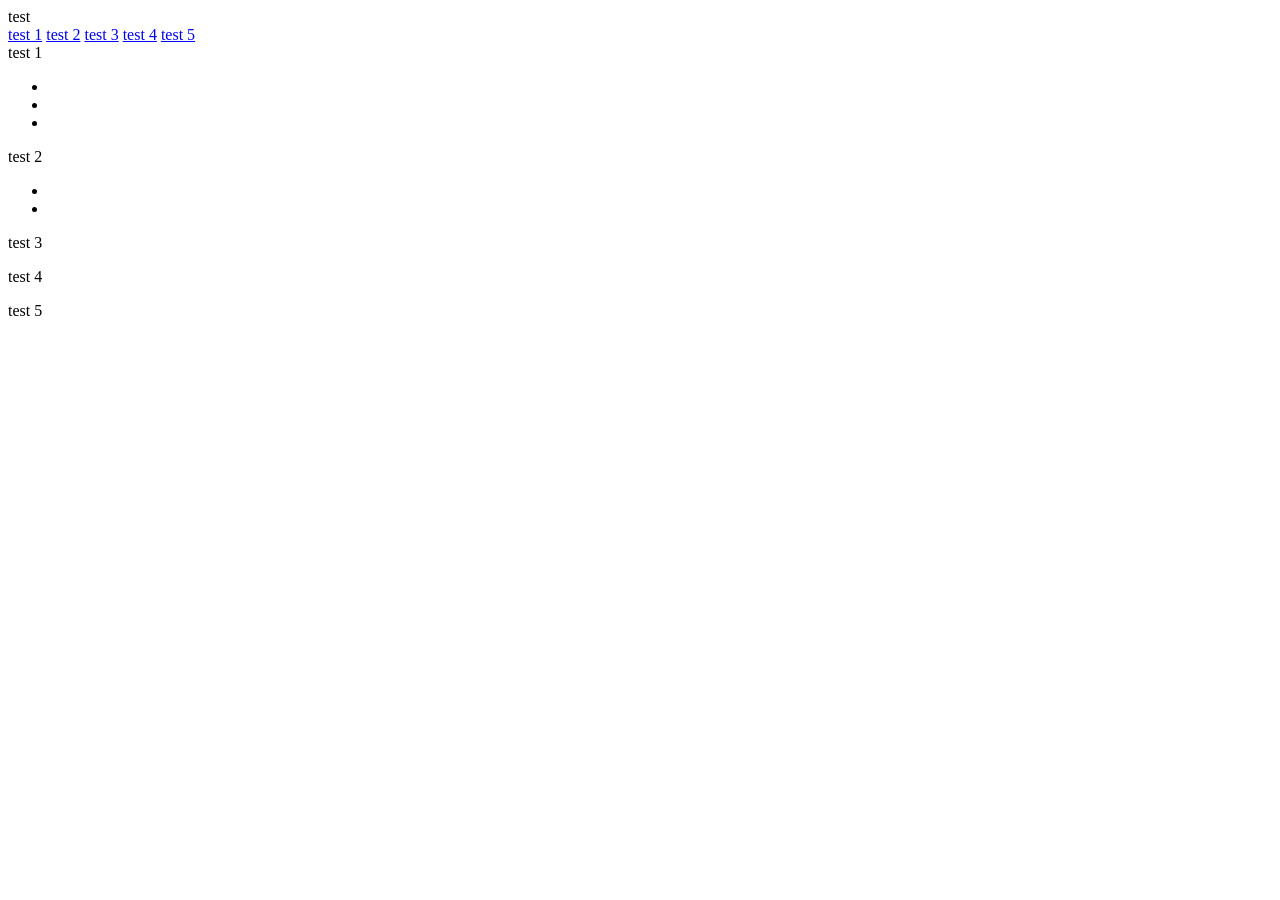
==== responsive-web-design/certification-projects/technical-documentation-page/index.html @ cc14741e "test" ====
<!DOCTYPE html>
<html lang="en">

<head>
    <meta charset="UTF-8">
    <meta name="viewport" content="width=device-width, initial-scale=1.0">
    <link rel="stylesheet" href="styles.css">
    <title>Document</title>
</head>

<body>
    <nav id="navbar">
        <header>test</header>
        <a href="#test_1" class="nav-link">test 1</a>
        <a href="#test_2" class="nav-link">test 2</a>
        <a href="#test_3" class="nav-link">test 3</a>
        <a href="#test_4" class="nav-link">test 4</a>
        <a href="#test_5" class="nav-link">test 5</a>
    </nav>
    <main id="main-doc">
        <section class="main-section" id="test_1">
            <header>test 1</header>
            <p><code></code></p>
            <p></p>
            <ul>
                <li></li>
                <li></li>
                <li></li>
            </ul>
        </section>
        <section class="main-section" id="test_2">
            <header>test 2</header>
            <p><code></code></p>
            <p></p>
            <ul>
                <li></li>
                <li></li>
            </ul>
        </section>
        <section class="main-section" id="test_3">
            <header>test 3</header>
            <p><code></code></p>
            <p></p>
        </section>
        <section class="main-section" id="test_4">
            <header>test 4</header>
            <p><code></code></p>
            <p></p>
        </section>
        <section class="main-section" id="test_5">
            <header>test 5</header>
            <p><code></code></p>
            <p></p>
        </section>
    </main>
</body>

</html>
---- responsive-web-design/certification-projects/technical-documentation-page/styles.css ----
@media(max-width: 750px){

}
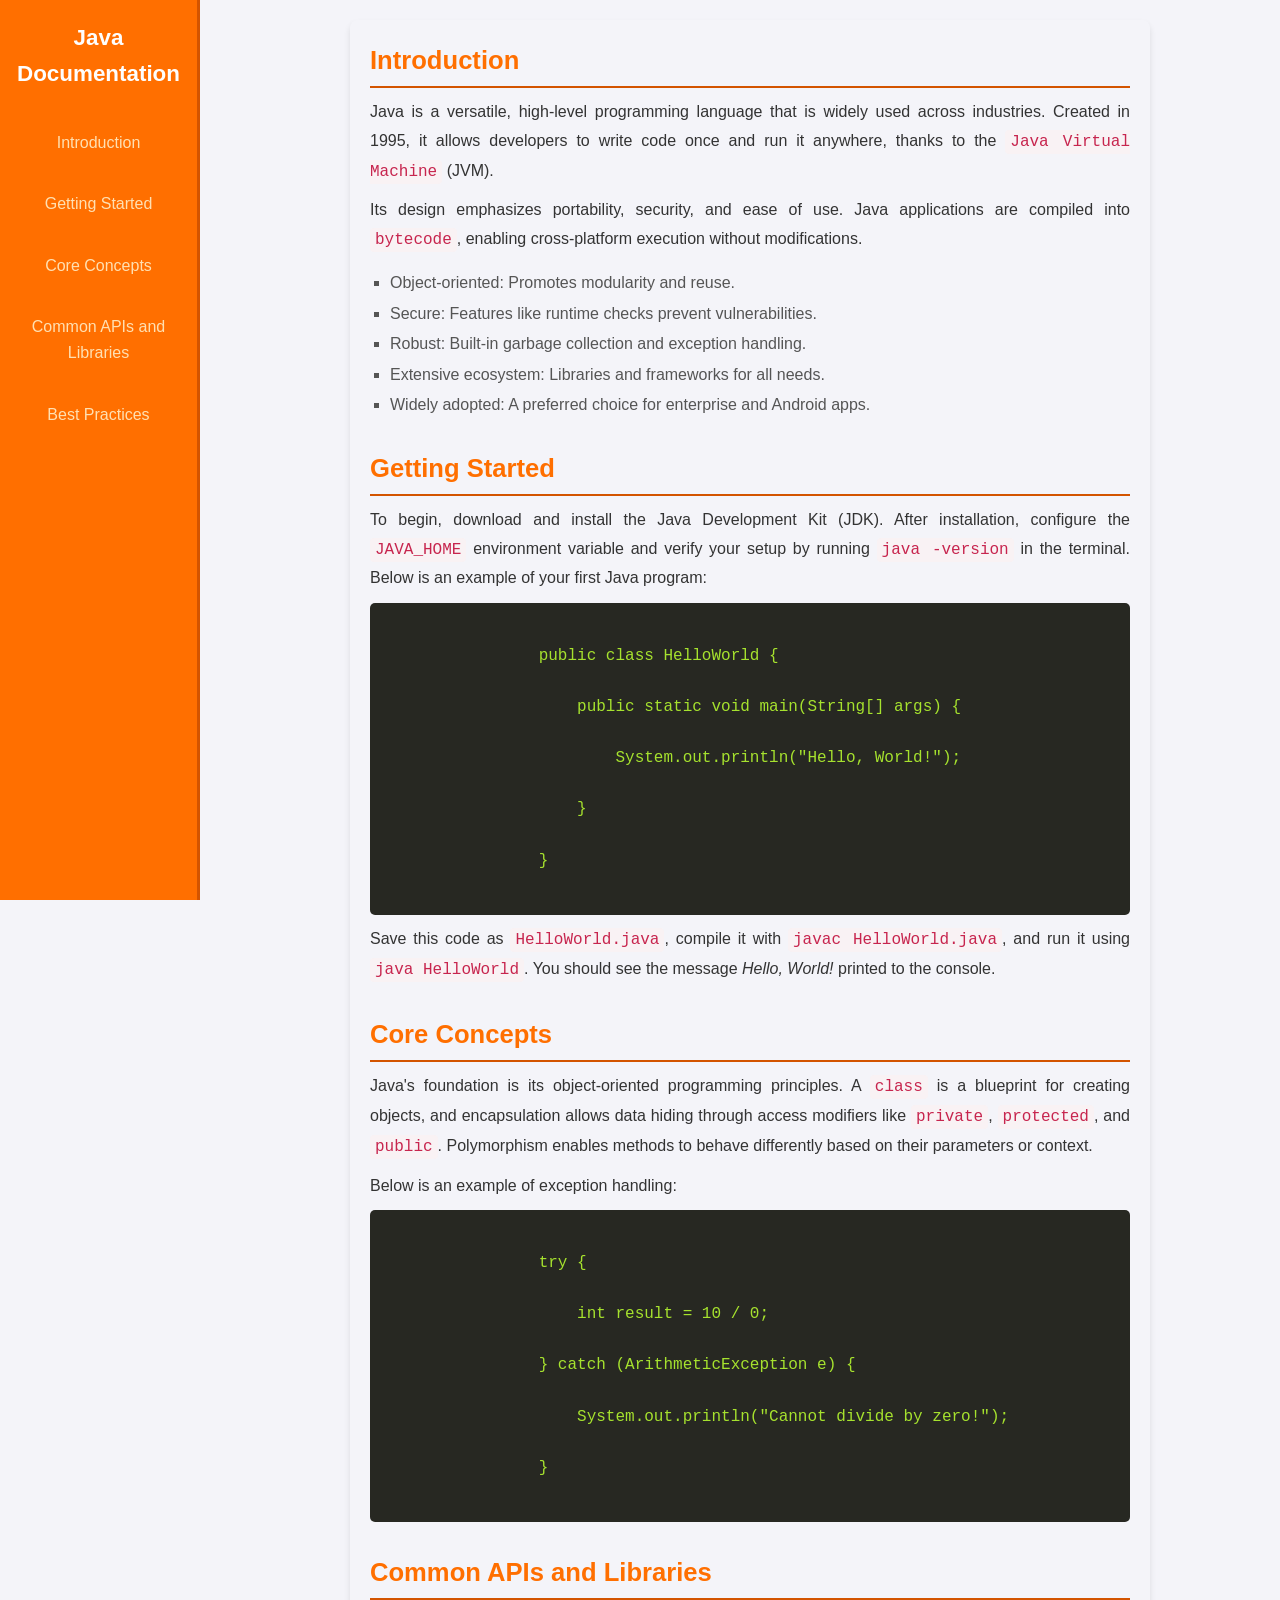
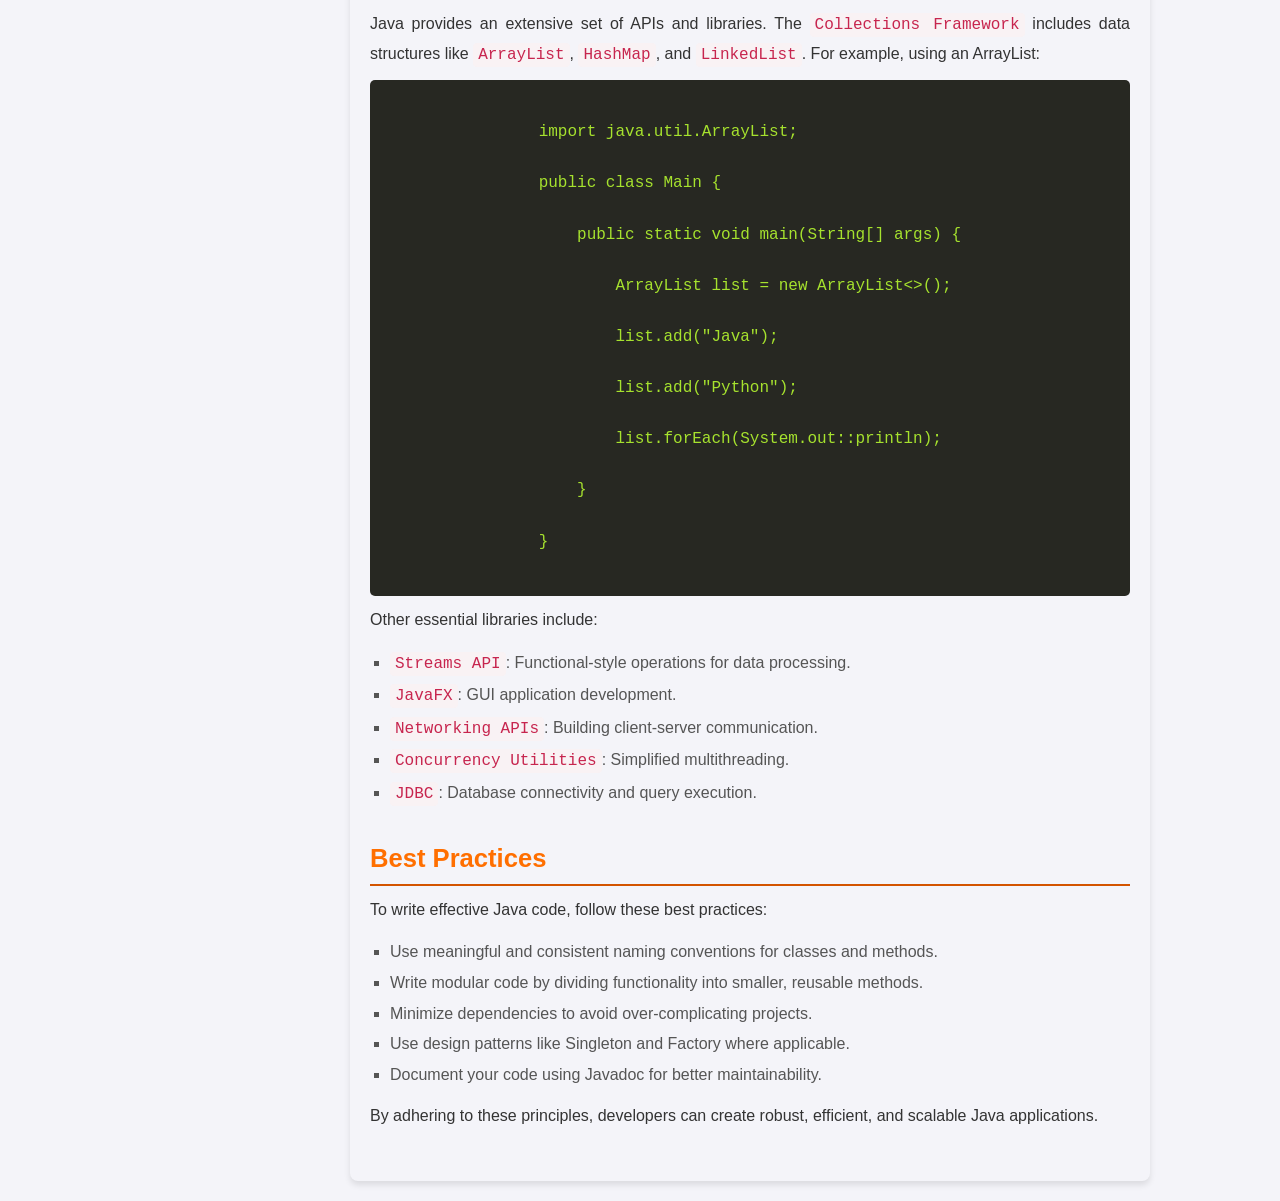
==== commit d4ec30c8: "Add technical-documentation-page" ====
--- a/responsive-web-design/certification-projects/technical-documentation-page/index.html
+++ b/responsive-web-design/certification-projects/technical-documentation-page/index.html
@@ -5,52 +5,125 @@
     <meta charset="UTF-8">
     <meta name="viewport" content="width=device-width, initial-scale=1.0">
     <link rel="stylesheet" href="styles.css">
-    <title>Document</title>
+    <title>Java Documentation</title>
 </head>
 
 <body>
     <nav id="navbar">
-        <header>test</header>
-        <a href="#test_1" class="nav-link">test 1</a>
-        <a href="#test_2" class="nav-link">test 2</a>
-        <a href="#test_3" class="nav-link">test 3</a>
-        <a href="#test_4" class="nav-link">test 4</a>
-        <a href="#test_5" class="nav-link">test 5</a>
+        <header>Java Documentation</header>
+        <a href="#introduction" class="nav-link">Introduction</a>
+        <a href="#getting_started" class="nav-link">Getting Started</a>
+        <a href="#core_concepts" class="nav-link">Core Concepts</a>
+        <a href="#common_apis_and_libraries" class="nav-link">Common APIs and Libraries</a>
+        <a href="#best_practices" class="nav-link">Best Practices</a>
     </nav>
     <main id="main-doc">
-        <section class="main-section" id="test_1">
-            <header>test 1</header>
-            <p><code></code></p>
-            <p></p>
+        <section class="main-section" id="introduction">
+            <header>Introduction</header>
+            <p>
+                Java is a versatile, high-level programming language that is widely used across industries. Created in
+                1995, it allows developers to write code once and run it anywhere, thanks to the
+                <code>Java Virtual Machine</code> (JVM).
+            </p>
+            <p>
+                Its design emphasizes portability, security, and ease of use. Java applications are compiled into
+                <code>bytecode</code>,
+                enabling cross-platform execution without modifications.
+            </p>
             <ul>
-                <li></li>
-                <li></li>
-                <li></li>
+                <li>Object-oriented: Promotes modularity and reuse.</li>
+                <li>Secure: Features like runtime checks prevent vulnerabilities.</li>
+                <li>Robust: Built-in garbage collection and exception handling.</li>
+                <li>Extensive ecosystem: Libraries and frameworks for all needs.</li>
+                <li>Widely adopted: A preferred choice for enterprise and Android apps.</li>
             </ul>
         </section>
-        <section class="main-section" id="test_2">
-            <header>test 2</header>
-            <p><code></code></p>
-            <p></p>
+        <section class="main-section" id="getting_started">
+            <header>Getting Started</header>
+            <p>
+                To begin, download and install the Java Development Kit (JDK). After installation, configure the
+                <code>JAVA_HOME</code>
+                environment variable and verify your setup by running <code>java -version</code> in the terminal. Below
+                is an example
+                of your first Java program:
+            </p>
+            <code class="code">
+                public class HelloWorld {<br>
+                    public static void main(String[] args) {<br>
+                        System.out.println("Hello, World!");<br>
+                    }<br>
+                }
+            </code>
+            <p>
+                Save this code as <code>HelloWorld.java</code>, compile it with <code>javac HelloWorld.java</code>, and
+                run it using
+                <code>java HelloWorld</code>. You should see the message <em>Hello, World!</em> printed to the console.
+            </p>
+        </section>
+        <section class="main-section" id="core_concepts">
+            <header>Core Concepts</header>
+            <p>
+                Java's foundation is its object-oriented programming principles. A <code>class</code> is a blueprint for
+                creating
+                objects, and encapsulation allows data hiding through access modifiers like <code>private</code>,
+                <code>protected</code>,
+                and <code>public</code>. Polymorphism enables methods to behave differently based on their parameters or
+                context.
+            </p>
+            <p>
+                Below is an example of exception handling:
+            </p>
+            <code class="code">
+                try {<br>
+                    int result = 10 / 0;<br>
+                } catch (ArithmeticException e) {<br>
+                    System.out.println("Cannot divide by zero!");<br>
+                }
+            </code>
+        </section>
+        <section class="main-section" id="common_apis_and_libraries">
+            <header>Common APIs and Libraries</header>
+            <p>
+                Java provides an extensive set of APIs and libraries. The <code>Collections Framework</code> includes data structures 
+                like <code>ArrayList</code>, <code>HashMap</code>, and <code>LinkedList</code>. For example, using an ArrayList:
+            </p>
+            <code class="code">
+                import java.util.ArrayList;<br>
+                public class Main {<br>
+                    public static void main(String[] args) {<br>
+                        ArrayList<String> list = new ArrayList<>();<br>
+                        list.add("Java");<br>
+                        list.add("Python");<br>
+                        list.forEach(System.out::println);<br>
+                    }<br>
+                }
+            </code>
+            <p>
+                Other essential libraries include:
+            </p>
             <ul>
-                <li></li>
-                <li></li>
+                <li><code>Streams API</code>: Functional-style operations for data processing.</li>
+                <li><code>JavaFX</code>: GUI application development.</li>
+                <li><code>Networking APIs</code>: Building client-server communication.</li>
+                <li><code>Concurrency Utilities</code>: Simplified multithreading.</li>
+                <li><code>JDBC</code>: Database connectivity and query execution.</li>
             </ul>
         </section>
-        <section class="main-section" id="test_3">
-            <header>test 3</header>
-            <p><code></code></p>
-            <p></p>
-        </section>
-        <section class="main-section" id="test_4">
-            <header>test 4</header>
-            <p><code></code></p>
-            <p></p>
-        </section>
-        <section class="main-section" id="test_5">
-            <header>test 5</header>
-            <p><code></code></p>
-            <p></p>
+        <section class="main-section" id="best_practices">
+            <header>Best Practices</header>
+            <p>
+                To write effective Java code, follow these best practices:
+            </p>
+            <ul>
+                <li>Use meaningful and consistent naming conventions for classes and methods.</li>
+                <li>Write modular code by dividing functionality into smaller, reusable methods.</li>
+                <li>Minimize dependencies to avoid over-complicating projects.</li>
+                <li>Use design patterns like Singleton and Factory where applicable.</li>
+                <li>Document your code using Javadoc for better maintainability.</li>
+            </ul>
+            <p>
+                By adhering to these principles, developers can create robust, efficient, and scalable Java applications.
+            </p>
         </section>
     </main>
 </body>
--- a/responsive-web-design/certification-projects/technical-documentation-page/styles.css
+++ b/responsive-web-design/certification-projects/technical-documentation-page/styles.css
@@ -1,3 +1,181 @@
-@media(max-width: 750px){
+*{
+    margin: 0;
+    padding: 0;
+    box-sizing: border-box;
+}
 
+body{
+    font-family: 'Roboto', sans-serif;
+    line-height: 1.6;
+    color: #333;
+    background-color: #f4f4f9;
+    margin-left: 220px;
+}
+
+#navbar {
+    height: 100vh;
+    width: 200px;
+    position: fixed;
+    background-color: #ff6f00;
+    color: #fff;
+    top: 0;
+    left: 0;
+    padding: 20px 10px;
+    display: flex;
+    flex-direction: column;
+    justify-content: flex-start;
+    text-align: center;
+    align-items: center;
+    border-right: 3px solid #d35400;
+}
+
+#navbar header{
+    font-size: 1.4rem;
+    font-weight: bold;
+    margin-bottom: 20px;
+    color: #fefefe;
+}
+
+.nav-link{
+    font-size: 1rem;
+    color: #ffe0b2;
+    text-decoration: none;
+    margin: 10px 0;
+    padding: 8px 12px;
+    border-radius: 5px;
+    transition: all 0.3s ease;
+}
+
+.nav-link:hover{
+    background-color: #e65100;
+    color: #fff;
+}
+
+#main-doc{
+    padding: 20px;
+    background-origin: #fff;
+    box-shadow: 0 4px 6px rgba(0, 0, 0, 0.1);
+    border-radius: 8px;
+    margin: 20px auto;
+    max-width: 800px;
+}
+
+.main-section{
+    margin-bottom: 30px;
+}
+
+.main-section header{
+    font-size: 1.6rem;
+    font-weight: bold;
+    color: #ff6f00;
+    margin-bottom: 10px;
+    border-bottom: 2px solid #d35400;
+    padding-bottom: 5px;
+}
+
+.main-section p{
+    margin: 10px 0;
+    line-height: 1.8;
+    text-align: justify;
+}
+
+.main-section code {
+    background-color: #f9f2f4;
+    color: #c7254e;
+    padding: 3px 5px;
+    border-radius: 4px;
+    font-family: 'Courier New', monospace;
+}
+
+.main-section .code{
+    display: block;
+    background-color: #272822;
+    color: #a6e22e;
+    padding: 15px;
+    margin: 10px 0;
+    border-radius: 5px;
+    overflow-x: auto;
+    font-family: 'Courier New', monospace;
+    white-space: pre-wrap;
+}
+
+.main-section ul{
+    margin: 15px 0;
+    padding-left: 20px;
+}
+
+.main-section ul li{
+    margin: 5px 0;
+    list-style-type: square;
+    color: #555;
+}
+
+@media (max-width: 768px) {
+    body {
+        margin-left: 0;
+        padding: 0;
+    }
+
+    #navbar {
+        position: fixed;
+        top: 0;
+        left: 0;
+        width: 100%;
+        height: auto;
+        padding: 10px 5px;
+        display: flex;
+        flex-direction: row;
+        justify-content: flex-start;
+        align-items: center;
+        overflow-x: auto;
+        background-color: #ff6f00;
+        border-bottom: 3px solid #d35400;
+        z-index: 1000;
+        gap: 10px;
+    }
+
+    #navbar header {
+        font-size: 1rem;
+        color: #fff;
+        margin-right: 10px;
+    }
+
+    .nav-link {
+        font-size: 0.9rem;
+        padding: 8px 10px;
+        background-color: #e65100;
+        color: #fff;
+        border-radius: 5px;
+        text-decoration: none;
+        white-space: nowrap;
+        transition: all 0.3s ease;
+    }
+
+    .nav-link:hover {
+        background-color: #ff9800;
+        color: #fff;
+    }
+
+    #main-doc {
+        margin-top: 100px;
+        padding: 10px;
+    }
+
+    .main-section header {
+        font-size: 1.3rem;
+        margin-bottom: 10px;
+        padding-bottom: 5px;
+        border-bottom: 2px solid #d35400;
+        color: #ff6f00;
+    }
+
+    .main-section p, 
+    .main-section ul, 
+    .main-section .code {
+        font-size: 0.9rem;
+    }
+
+    .main-section .code {
+        padding: 10px;
+    }
 }
